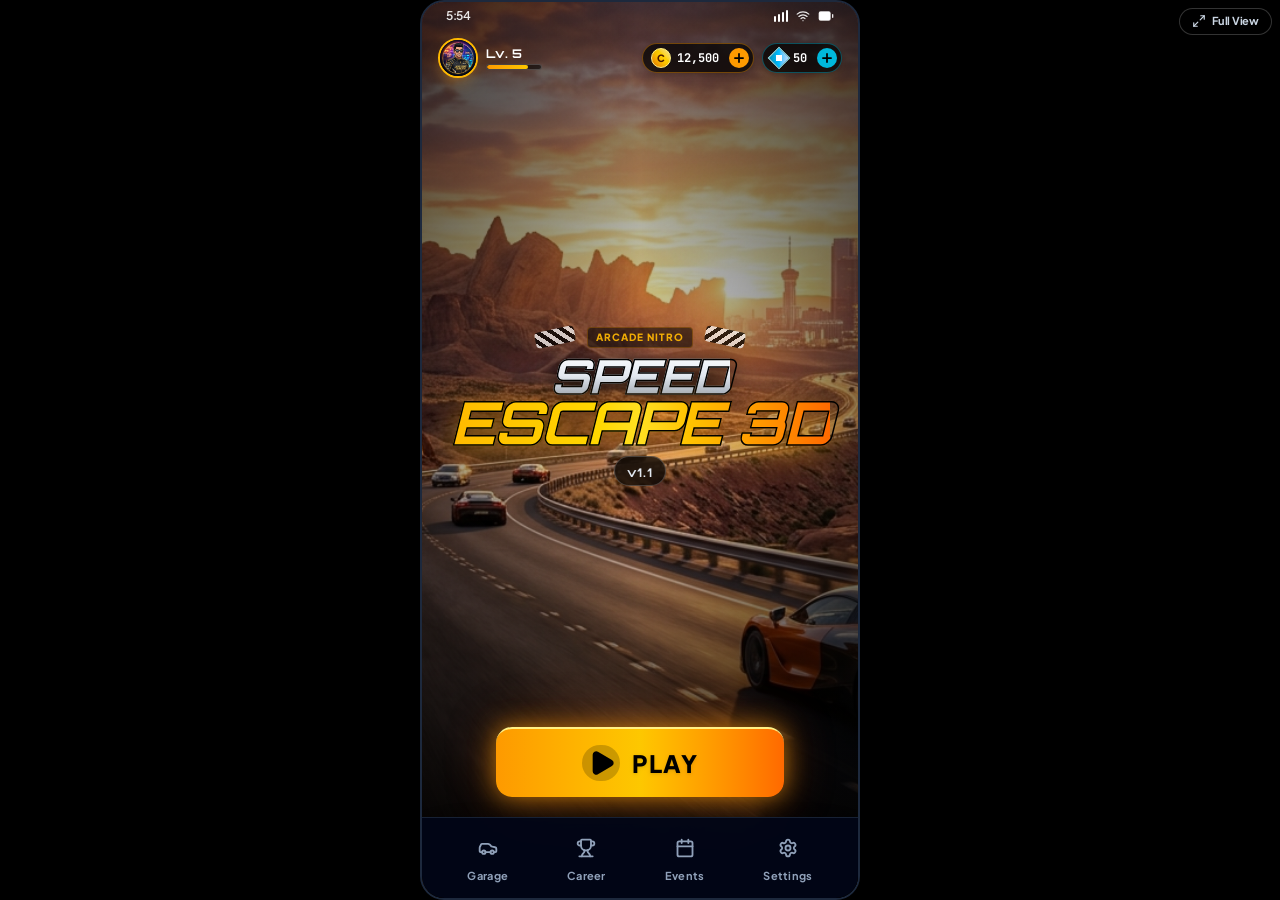
==== app/src/main/assets/web/index.html @ f91ad818 "build: implement hybrid web view architecture - Add WebView setup in MainActivity - Configure build " ====
<!doctype html>
<html lang="en" class="dark">
  <head>
    <meta charset="UTF-8" />
    <meta name="viewport" content="width=device-width, initial-scale=1.0, maximum-scale=1.0, user-scalable=no, viewport-fit=cover" />
    <title>Speed Escape 3D</title>
    <meta name="description" content="Speed Escape 3D - High-octane 3D arcade racing game featuring dynamic desert highways, customizable supercars, competitive AI rivals, and neon arcade aesthetic." />
    <meta property="og:title" content="Speed Escape 3D" />
    <meta property="og:description" content="Speed Escape 3D - High-octane 3D arcade racing game featuring dynamic desert highways, customizable supercars, competitive AI rivals, and neon arcade aesthetic." />
    <meta property="og:type" content="website" />
    <meta name="twitter:card" content="summary_large_image" />
    <link rel="preconnect" href="https://fonts.googleapis.com">
    <link rel="preconnect" href="https://fonts.gstatic.com" crossorigin>
    <link href="https://fonts.googleapis.com/css2?family=Orbitron:wght@600;700;800;900&family=Plus+Jakarta+Sans:wght@400;500;600;700;800&family=JetBrains+Mono:wght@600;700;800&display=swap" rel="stylesheet">
    <script type="module" crossorigin src="./assets/index-CPKRCZzo.js"></script>
    <link rel="stylesheet" crossorigin href="./assets/index-BNOSLH-u.css">
  </head>
  <body class="bg-black text-white antialiased overflow-hidden select-none touch-none">
    <div id="root"></div>
  </body>
</html>
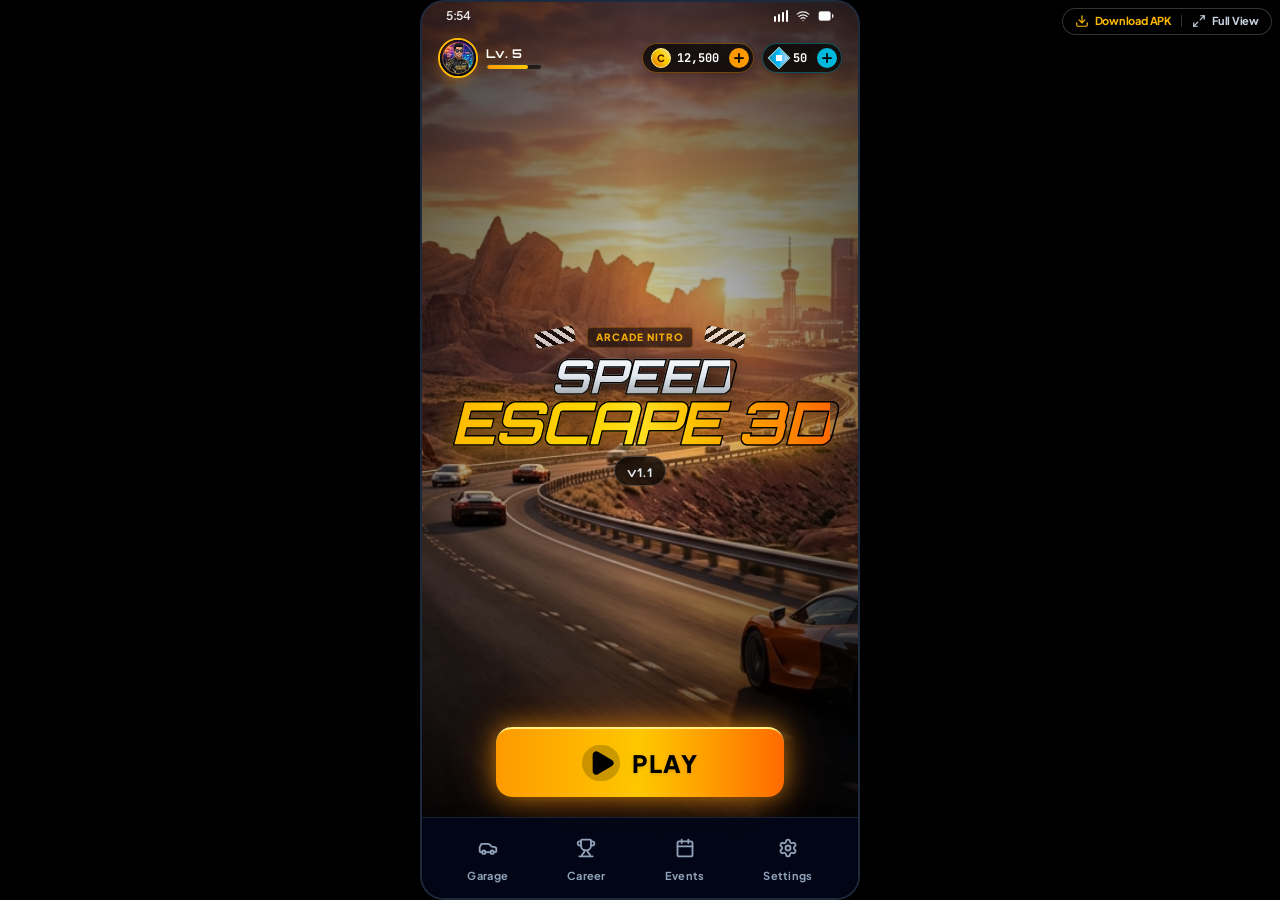
==== commit 3b4c167a: "feat: add APK download option and testing directory - Integrate APK download button in the web inter" ====
--- a/app/src/main/assets/web/index.html
+++ b/app/src/main/assets/web/index.html
@@ -12,8 +12,8 @@
     <link rel="preconnect" href="https://fonts.googleapis.com">
     <link rel="preconnect" href="https://fonts.gstatic.com" crossorigin>
     <link href="https://fonts.googleapis.com/css2?family=Orbitron:wght@600;700;800;900&family=Plus+Jakarta+Sans:wght@400;500;600;700;800&family=JetBrains+Mono:wght@600;700;800&display=swap" rel="stylesheet">
-    <script type="module" crossorigin src="./assets/index-CPKRCZzo.js"></script>
-    <link rel="stylesheet" crossorigin href="./assets/index-BNOSLH-u.css">
+    <script type="module" crossorigin src="./assets/index-CsNhRSR5.js"></script>
+    <link rel="stylesheet" crossorigin href="./assets/index-Wyt5-IIx.css">
   </head>
   <body class="bg-black text-white antialiased overflow-hidden select-none touch-none">
     <div id="root"></div>
